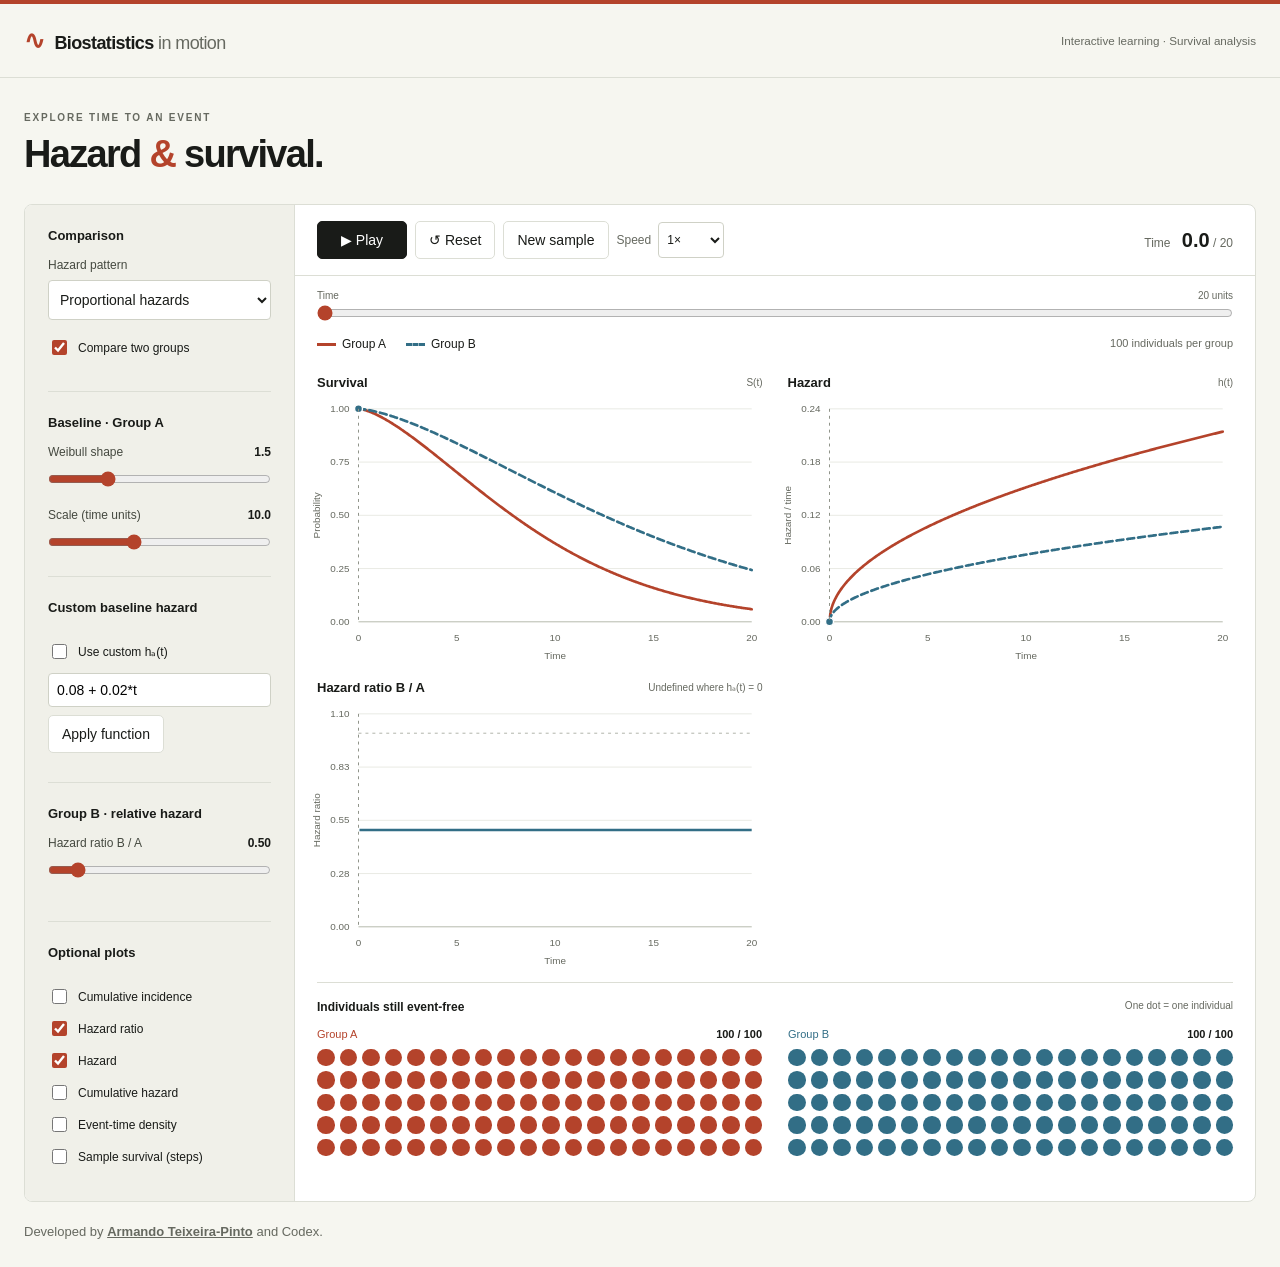
==== hazard-survival/index.html @ e004553b "Add hazard and survival simulation to catalogue" ====
<!doctype html>
<html lang="en">
<head>
<meta charset="utf-8"><meta name="viewport" content="width=device-width, initial-scale=1">
<title>Hazard & survival · Biostatistics in motion</title>
<style>
:root{--paper:#f6f6f0;--ink:#191b18;--muted:#666960;--line:#dcded5;--accent:#b4432b;--blue:#326e86;--white:#fff;--soft:#edeae1}
*{box-sizing:border-box}body{margin:0;background:var(--paper);color:var(--ink);font-family:Arial,Helvetica,sans-serif;font-size:14px;border-top:4px solid var(--accent)}button,input,select{font:inherit}button,select{cursor:pointer}button{border:1px solid var(--line);background:var(--white);color:var(--ink);border-radius:5px;padding:10px 13px}button:hover{border-color:var(--ink)}button:focus-visible,input:focus-visible,select:focus-visible{outline:3px solid #326e8680;outline-offset:3px}header{border-bottom:1px solid var(--line);padding:22px max(24px,calc((100vw - 1320px)/2));display:flex;align-items:center;justify-content:space-between;gap:16px}.brand{font-size:18px;letter-spacing:-.6px}.brand span{font-weight:400;color:var(--muted)}.brand b{color:var(--accent);margin-right:10px;font-size:25px}header small{color:var(--muted)}main{max-width:1368px;margin:0 auto;padding:34px 24px 28px}.eyebrow{text-transform:uppercase;letter-spacing:1.8px;font-size:10px;font-weight:bold;color:var(--muted)}h1{font-size:38px;letter-spacing:-1.7px;margin:10px 0 28px;font-weight:600}h1 span{color:var(--accent)}.workspace{display:grid;grid-template-columns:270px minmax(0,1fr);border:1px solid var(--line);border-radius:8px;overflow:hidden;background:var(--white)}aside{background:#f0f0e9;padding:23px;border-right:1px solid var(--line)}fieldset{margin:0 0 23px;padding:0 0 22px;border:0;border-bottom:1px solid var(--line)}fieldset:last-child{border:0;margin:0;padding:0}legend{font-weight:700;padding:0;margin-bottom:15px;font-size:13px}.field{margin:0 0 17px}.field:last-child{margin-bottom:0}.field>label{display:flex;justify-content:space-between;margin-bottom:8px;font-size:12px;color:#454940;gap:8px}output{font-variant-numeric:tabular-nums;color:var(--ink);font-weight:700}select{width:100%;padding:10px 7px;border:1px solid #cfd1c6;border-radius:4px;background:#fff;color:var(--ink)}input[type=range]{width:100%;margin:4px 0;accent-color:var(--accent);cursor:pointer}input[type=checkbox]{accent-color:var(--accent);width:15px;height:15px;flex-shrink:0}.check{display:flex;align-items:center;gap:8px;margin:11px 0;font-size:12px}.visuals{min-width:0}.toolbar{padding:16px 22px;border-bottom:1px solid var(--line);display:flex;align-items:center;gap:8px;flex-wrap:wrap}.primary{background:var(--ink);color:white;border-color:var(--ink);min-width:90px}.time{margin-left:auto;font-size:12px;color:var(--muted);font-variant-numeric:tabular-nums}.time strong{color:var(--ink);font-size:20px;margin-left:8px}.speed{display:flex;align-items:center;gap:7px;font-size:12px;color:var(--muted)}.speed select{width:66px;padding:9px 4px}.seek{padding:14px 22px 4px}.seek label{display:flex;justify-content:space-between;color:var(--muted);font-size:10px}.legend{display:flex;gap:20px;flex-wrap:wrap;padding:8px 22px 12px;font-size:12px}.key{display:inline-block;width:19px;border-top:3px solid var(--accent);vertical-align:middle;margin-right:6px}.key.b{border-color:var(--blue);border-top-style:dashed}.legend .sample{margin-left:auto;color:var(--muted);font-size:11px}.plots{display:grid;grid-template-columns:repeat(2,minmax(0,1fr));padding:0 12px;gap:0 5px}.plot{padding:12px 0 2px;min-width:0}.plot h2{font-size:13px;margin:0 10px 4px;display:flex;justify-content:space-between;align-items:center}.plot h2 small{font-size:10px;font-weight:400;color:var(--muted)}svg{width:100%;height:auto;display:block;overflow:visible}svg text{font-family:Arial,Helvetica,sans-serif;font-size:10px;fill:var(--muted)}.gridline{stroke:#e9eae4;stroke-width:1}.axis{stroke:#bfc3b9;stroke-width:1}.curve{fill:none;stroke-width:2.7;stroke-linejoin:round;stroke-linecap:round}.cursor{stroke:#8f9389;stroke-dasharray:3 4;stroke-width:1}.populations{margin:8px 22px 20px;border-top:1px solid var(--line);padding-top:17px}.populations h2{font-size:12px;margin:0 0 14px;display:flex;justify-content:space-between}.populations h2 span{font-weight:400;color:var(--muted);font-size:10px}.cohorts{display:grid;grid-template-columns:1fr 1fr;gap:26px}.cohort-top{display:flex;justify-content:space-between;font-size:11px;margin-bottom:9px}.cohort-top strong{font-variant-numeric:tabular-nums}.dots{display:grid;grid-template-columns:repeat(20,1fr);gap:5px}.dot{aspect-ratio:1;border-radius:50%;background:var(--accent);transition:background .15s,opacity .15s}.dots.b .dot{background:var(--blue)}.dot.event,.dots.b .dot.event{background:#e0e2dc;opacity:.55}.snapshot{display:grid;grid-template-columns:repeat(3,1fr);gap:0;border-top:1px solid var(--line);background:#fafaf6}.stat{padding:16px 20px;border-right:1px solid var(--line)}.stat:last-child{border:0}.stat label{font-size:10px;display:block;color:var(--muted);margin-bottom:6px}.stat strong{font-size:19px;font-variant-numeric:tabular-nums;font-weight:500}.a-text{color:var(--accent)}.b-text{color:var(--blue)}[hidden]{display:none!important}.solo .plot:first-child{grid-column:1/-1;max-width:800px;width:100%;justify-self:center}@media(max-width:1000px){.workspace{grid-template-columns:235px minmax(0,1fr)}aside{padding:18px}.plots{grid-template-columns:1fr}.plot{max-width:650px;width:100%;margin:auto}.toolbar{padding:12px}.time{margin-left:0}.legend .sample{margin-left:0}.dots{gap:3px}.stat{padding:12px}}@media(max-width:650px){header{padding:15px 18px}header small{display:none}main{padding:24px 12px}h1{font-size:32px;margin-bottom:21px}.workspace{display:flex;flex-direction:column}aside{border-right:0;border-bottom:1px solid var(--line);display:grid;grid-template-columns:1fr 1fr;gap:18px}fieldset{margin:0;padding-bottom:14px}fieldset:first-child{grid-column:1/-1}fieldset:last-child{grid-column:1/-1;display:flex;gap:12px;flex-wrap:wrap}fieldset:last-child legend{float:left;width:100%;margin-bottom:0}.cohorts{gap:14px}.dots{grid-template-columns:repeat(10,1fr);gap:4px}.snapshot .stat{padding:12px 10px}.stat strong{font-size:16px}.populations{margin:8px 16px 20px}}@media(prefers-reduced-motion:reduce){.dot{transition:none}}
</style>
</head>
<body>
<header><div class="brand"><b aria-hidden="true">∿</b><strong>Biostatistics</strong> <span>in motion</span></div><small>Interactive learning · Survival analysis</small></header>
<main><div class="eyebrow">Explore time to an event</div><h1>Hazard <span>&</span> survival.</h1>
<div class="workspace">
<aside aria-label="Simulation settings">
<fieldset><legend>Comparison</legend><div class="field"><label for="scenario">Hazard pattern</label><select id="scenario"><option value="ph">Proportional hazards</option><option value="delayed">Non-proportional · delayed effect</option><option value="crossing">Non-proportional · crossing hazards</option><option value="custom">Non-proportional · custom</option></select></div><label class="check"><input id="two" type="checkbox" checked> Compare two groups</label></fieldset>
<fieldset><legend>Baseline · Group A</legend><div class="field"><label for="shape">Weibull shape <output id="shapeVal"></output></label><input id="shape" type="range" min="1" max="3" step="0.1" value="1.5"></div><div class="field"><label for="scale">Scale (time units) <output id="scaleVal"></output></label><input id="scale" type="range" min="4" max="20" step="0.5" value="10"></div></fieldset>
<fieldset><legend>Custom baseline hazard</legend><label class="check"><input id="customBaseline" type="checkbox"> Use custom hₐ(t)</label><div class="field"><input id="customExpression" type="text" value="0.08 + 0.02*t" aria-label="Custom baseline hazard function" style="width:100%;padding:8px;border:1px solid #cfd1c6;border-radius:4px"><button id="applyCustom" type="button" style="margin-top:8px">Apply function</button><div id="customError" role="alert" style="color:#a02921;margin-top:7px"></div></div></fieldset><fieldset id="bSettings"><legend>Group B · relative hazard</legend><div class="field"><label for="hr1"><span id="hr1Label">Hazard ratio B / A</span><output id="hr1Val"></output></label><input id="hr1" type="range" min="0.2" max="3" step="0.05" value="0.5"></div><div id="changing" hidden><div class="field"><label for="hr2">Hazard ratio after change <output id="hr2Val"></output></label><input id="hr2" type="range" min="0.2" max="3" step="0.05" value="1.8"></div><div class="field"><label for="change">Change time <output id="changeVal"></output></label><input id="change" type="range" min="1" max="18" step="0.5" value="6"></div></div></fieldset>
<fieldset><legend>Optional plots</legend><label class="check"><input id="showIncidence" type="checkbox"> Cumulative incidence</label><label class="check"><input id="showRatio" type="checkbox" checked> Hazard ratio</label><label class="check"><input id="showHazard" type="checkbox" checked> Hazard</label><label class="check"><input id="showCum" type="checkbox"> Cumulative hazard</label><label class="check"><input id="showDensity" type="checkbox"> Event-time density</label><label class="check"><input id="showKM" type="checkbox"> Sample survival (steps)</label></fieldset>
</aside>
<section class="visuals" aria-label="Interactive simulation">
<div class="toolbar"><button id="play" class="primary">▶ Play</button><button id="reset">↺ Reset</button><button id="resample">New sample</button><label class="speed" for="speed">Speed <select id="speed"><option value="0.5">0.5×</option><option value="1" selected>1×</option><option value="2">2×</option><option value="4">4×</option></select></label><div class="time">Time <strong id="clock">0.0</strong><span> / 20</span></div></div>
<div class="seek"><label for="timeline"><span>Time</span><span>20 units</span></label><input id="timeline" type="range" min="0" max="20" step="0.02" value="0" aria-label="Simulation time"></div>
<div class="legend"><span><i class="key"></i>Group A</span><span id="bLegend"><i class="key b"></i>Group B</span><span class="sample">100 individuals per group</span></div>
<div class="plots" id="plots">
<section class="plot" id="survivalPanel"><h2>Survival <small>S(t)</small></h2><svg id="survival" viewBox="0 0 470 275" role="img" aria-label="Survival probability by time"></svg></section>
<section class="plot" id="hazardPanel"><h2>Hazard <small>h(t)</small></h2><svg id="hazard" viewBox="0 0 470 275" role="img" aria-label="Instantaneous hazard by time"></svg></section>
<section class="plot" id="incidencePanel" hidden><h2>Cumulative incidence <small>1 − S(t)</small></h2><svg id="incidence" viewBox="0 0 470 275" role="img" aria-label="Cumulative incidence by time"></svg></section>
<section class="plot" id="ratioPanel"><h2>Hazard ratio B / A <small>Undefined where hₐ(t) = 0</small></h2><svg id="ratioPlot" viewBox="0 0 470 275" role="img" aria-label="Hazard ratio by time"></svg></section>
<section class="plot" id="cumPanel" hidden><h2>Cumulative hazard <small>H(t)</small></h2><svg id="cum" viewBox="0 0 470 275" role="img" aria-label="Cumulative hazard by time"></svg></section>
<section class="plot" id="densityPanel" hidden><h2>Event-time density <small>f(t)</small></h2><svg id="density" viewBox="0 0 470 275" role="img" aria-label="Event-time probability density by time"></svg></section>
</div>
<div class="populations"><h2>Individuals still event-free <span>One dot = one individual</span></h2><div class="cohorts"><div><div class="cohort-top"><span class="a-text">Group A</span><strong id="countA"></strong></div><div id="dotsA" class="dots" aria-label="Group A individuals"></div></div><div id="cohortB"><div class="cohort-top"><span class="b-text">Group B</span><strong id="countB"></strong></div><div id="dotsB" class="dots b" aria-label="Group B individuals"></div></div></div></div>
</section></div><p style="margin:22px 0 0;color:var(--muted);font-size:13px">Developed by <a style="color:inherit;font-weight:bold" href="https://profiles.sydney.edu.au/armando.teixeira-pinto">Armando Teixeira-Pinto</a> and Codex.</p></main>
<noscript>This simulation needs JavaScript enabled in your browser.</noscript>
<script>
'use strict';
// Self-contained model: H_A(t)=(t/scale)^shape. Group B multiplies the
// baseline hazard by a constant or a piecewise-constant hazard ratio.
// Event times use inverse cumulative hazard sampling. No external assets.
const $=id=>document.getElementById(id), T=20, N=100, colors=['#b4432b','#326e86'];
let p={},time=0,running=false,lastFrame=null,animationId=null,seed=12783,uniforms=[[],[]],events=[[],[]];
let customFn=null, customGrid=[];
function parseFunction(expr){const tokens=expr.match(/(?:\d*\.\d+|\d+\.?\d*)(?:e[+-]?\d+)?|[a-zA-Z]+|[()+*/^,\-]/g);if(!tokens||tokens.join('')!==expr.replace(/\s/g,''))throw Error('Invalid expression.');const funcs=['exp','log','sqrt','abs','sin','cos','min','max'];for(const tok of tokens)if(/^[a-zA-Z]/.test(tok)&&tok!=='t'&&!funcs.includes(tok))throw Error('Unknown name: '+tok);const js=tokens.map(x=>funcs.includes(x)?'Math.'+x:x==='^'?'**':x).join('');try{return new Function('t','"use strict";return ('+js+');')}catch(e){throw Error('Check the function syntax.')}}
function updateCustom(){try{const fn=parseFunction($('customExpression').value), grid=[], n=4000,dt=T/n;let H=0,prev=0;for(let i=0;i<=n;i++){let v=fn(i*dt);if(typeof v!=='number'||!Number.isFinite(v)||v<0)throw Error('Hazard must be finite and non-negative across the displayed time range.');if(i)H+=(prev+v)*dt/2;grid.push(H);prev=v}customFn=fn;customGrid=grid;$('customError').textContent='';return true}catch(e){$('customError').textContent=e.message;return false}}
function baseH(t){if(!p.custom)return Math.pow(t/p.scale,p.shape);const j=Math.max(0,Math.min(4000,t/T*4000)),i=Math.min(3999,Math.floor(j));return customGrid[i]+(j-i)*(customGrid[i+1]-customGrid[i])}
function baseh(t){return p.custom?customFn(t):p.shape/p.scale*Math.pow(t/p.scale,p.shape-1)}
function ratio(t){return p.mode==='ph'||t<p.change?p.hr1:p.hr2}
function H(t,g){if(!g)return baseH(t);const c=p.mode==='ph'?t:Math.min(t,p.change);return p.hr1*baseH(c)+(t>c?p.hr2*(baseH(t)-baseH(c)):0)}
function h(t,g){return baseh(t)*(g?ratio(t):1)}
function S(t,g){return Math.exp(-H(t,g))}
function eventTime(u,g){const z=-Math.log(u);if(p.custom){if(H(T,g)<z)return Infinity;let l=0,r=T;for(let i=0;i<42;i++){let m=(l+r)/2;if(H(m,g)<z)l=m;else r=m}return (l+r)/2}let target=z;if(g){const at=p.hr1*baseH(p.change);target=p.mode==='ph'||z<=at?z/p.hr1:baseH(p.change)+(z-at)/p.hr2}return p.scale*Math.pow(target,1/p.shape)}
function random(){seed=(1664525*seed+1013904223)>>>0;return (seed+.5)/4294967296}
function sample(){uniforms=Array.from({length:2},()=>Array.from({length:N},random));calculateEvents()}
function calculateEvents(){events=uniforms.map((us,g)=>us.map(u=>eventTime(u,g)))}
function settings(){p={shape:+$('shape').value,scale:+$('scale').value,hr1:+$('hr1').value,hr2:+$('hr2').value,change:+$('change').value,mode:$('scenario').value,two:$('two').checked,custom:$('customBaseline').checked};for(const id of ['shape','scale','hr1','hr2','change'])$(id+'Val').textContent=p[id].toFixed(id.startsWith('hr')?2:1);$('changing').hidden=p.mode==='ph';$('hr1Label').textContent=p.mode==='ph'?'Hazard ratio B / A':'Hazard ratio before change';$('bSettings').hidden=!p.two;for(const id of ['bLegend','cohortB'])$(id).hidden=!p.two;for(const [id,check] of [['hazardPanel','showHazard'],['cumPanel','showCum'],['densityPanel','showDensity'],['incidencePanel','showIncidence']])$(id).hidden=!$(check).checked;$('ratioPanel').hidden=!p.two||!$('showRatio').checked;$('plots').classList.toggle('solo',!$('showHazard').checked&&!$('showCum').checked&&!$('showDensity').checked&&!$('showIncidence').checked&&$('ratioPanel').hidden);calculateEvents();render()}
function makeDots(){for(const group of ['A','B']){$('dots'+group).innerHTML=Array.from({length:N},()=>'<span class="dot"></span>').join('')}}
function el(tag,attrs,content=''){return '<'+tag+' '+Object.entries(attrs).map(([k,v])=>k+'="'+v+'"').join(' ')+'>'+content+'</'+tag+'>'}
function graph(id,fn,ymax,ylabel){const x0=52,y0=15,w=397,hh=215,X=t=>x0+w*t/T,Y=y=>y0+hh-hh*y/ymax;let out='';for(let i=0;i<=4;i++){const v=ymax*i/4,y=Y(v);out+=el('line',{x1:x0,y1:y,x2:x0+w,y2:y,class:'gridline'})+el('text',{x:x0-9,y:y+3,'text-anchor':'end'},ymax===1?v.toFixed(2):v.toFixed(ymax<1?2:1))}for(let t=0;t<=20;t+=5){out+=el('text',{x:X(t),y:y0+hh+19,'text-anchor':'middle'},t)}out+=el('line',{x1:x0,y1:y0+hh,x2:x0+w,y2:y0+hh,class:'axis'})+el('text',{x:x0+w/2,y:268,'text-anchor':'middle'},'Time')+el('text',{x:13,y:y0+hh/2,transform:'rotate(-90 13 '+(y0+hh/2)+')','text-anchor':'middle'},ylabel);
if(p.two&&p.mode!=='ph'){out+=el('line',{x1:X(p.change),y1:y0,x2:X(p.change),y2:y0+hh,stroke:'#c7cbbf','stroke-dasharray':'2 4'})}
for(let g=0;g<(p.two?2:1);g++){const points=Array.from({length:401},(_,i)=>T*i/400);if(g&&p.mode!=='ph'){points.push(p.change-1e-7,p.change);points.sort((a,b)=>a-b)}const d=points.map((t,i)=>(i?'L':'M')+X(t).toFixed(2)+','+Y(fn(t,g)).toFixed(2)).join(' ');out+=el('path',{d,stroke:colors[g],class:'curve',...(g?{'stroke-dasharray':'7 4'}:{})});if(id==='survival'&&$('showKM').checked){let d='M'+X(0)+','+Y(1),surv=1;const es=events[g].filter(t=>t<=time).sort((a,b)=>a-b);for(const t of es){d+='H'+X(t)+'V'+Y(surv-=1/N)}d+='H'+X(time);out+=el('path',{d,fill:'none',stroke:colors[g],'stroke-width':1.3,opacity:.65})}out+=el('circle',{cx:X(time),cy:Y(fn(time,g)),r:4,fill:colors[g],stroke:'white','stroke-width':1.4})}
out+=el('line',{x1:X(time),y1:y0,x2:X(time),y2:y0+hh,class:'cursor'});$(id).innerHTML=out}
function render(){ $('clock').textContent=time.toFixed(1);$('timeline').value=time;graph('survival',S,1,'Probability');const gs=p.two?[0,1]:[0],ts=Array.from({length:401},(_,i)=>i/20);if(p.mode!=='ph')ts.push(p.change-1e-7,p.change);const max=fn=>Math.max(.01,...gs.flatMap(g=>ts.map(t=>fn(t,g))))*1.12;if($('showHazard').checked)graph('hazard',h,max(h),'Hazard / time');if($('showCum').checked)graph('cum',H,max(H),'Cumulative hazard');if($('showIncidence').checked)graph('incidence',(t,g)=>1-S(t,g),1,'Probability');if(p.two&&$('showRatio').checked)graphRatio();if($('showDensity').checked){const f=(t,g)=>h(t,g)*S(t,g);graph('density',f,max(f),'Density / time')}for(let g=0;g<2;g++){const suffix=g?'B':'A';let remaining=0;Array.from($('dots'+suffix).children).forEach((dot,i)=>{const gone=events[g][i]<=time;dot.classList.toggle('event',gone);if(!gone)remaining++});$('count'+suffix).textContent=remaining+' / '+N;$('dots'+suffix).setAttribute('aria-label','Group '+suffix+': '+remaining+' of '+N+' still event-free')}}
function graphRatio(){const x0=52,y0=15,w=397,hh=215,X=t=>x0+w*t/T, ymax=Math.max(1.1,p.hr1*1.15,(p.mode==='ph'?p.hr1:p.hr2)*1.15),Y=y=>y0+hh-hh*y/ymax;let out='';for(let i=0;i<=4;i++){const v=ymax*i/4,y=Y(v);out+=el('line',{x1:x0,y1:y,x2:x0+w,y2:y,class:'gridline'})+el('text',{x:x0-9,y:y+3,'text-anchor':'end'},v.toFixed(2))}for(let t=0;t<=T;t+=5)out+=el('text',{x:X(t),y:y0+hh+19,'text-anchor':'middle'},t);out+=el('line',{x1:x0,y1:y0+hh,x2:x0+w,y2:y0+hh,class:'axis'})+el('text',{x:x0+w/2,y:268,'text-anchor':'middle'},'Time')+el('text',{x:13,y:y0+hh/2,transform:'rotate(-90 13 '+(y0+hh/2)+')','text-anchor':'middle'},'Hazard ratio');out+=el('line',{x1:x0,y1:Y(1),x2:x0+w,y2:Y(1),stroke:'#b1b4aa','stroke-dasharray':'3 4'});const pts=Array.from({length:401},(_,i)=>T*i/400);if(p.mode!=='ph')pts.push(p.change-1e-7,p.change);pts.sort((a,b)=>a-b);let d='',on=false;for(const t of pts){if(baseh(t)<=0){on=false;continue}d+=(on?'L':'M')+X(t).toFixed(2)+','+Y(ratio(t)).toFixed(2)+' ';on=true}out+=el('path',{d,fill:'none',stroke:colors[1],'stroke-width':2.7});out+=el('line',{x1:X(time),y1:y0,x2:X(time),y2:y0+hh,class:'cursor'});if(baseh(time)>0)out+=el('circle',{cx:X(time),cy:Y(ratio(time)),r:4,fill:colors[1],stroke:'white','stroke-width':1.4});$('ratioPlot').innerHTML=out}
function setRunning(value){if(animationId!==null){cancelAnimationFrame(animationId);animationId=null}running=value;lastFrame=null;$('play').textContent=running?'Ⅱ Pause':'▶ Play';$('play').setAttribute('aria-label',running?'Pause animation':'Play animation');if(running)animationId=requestAnimationFrame(frame)}
function frame(now){if(!running)return;if(lastFrame!==null)time=Math.min(T,time+Math.min((now-lastFrame)/1000,.1)*+$('speed').value);lastFrame=now;render();if(time>=T)setRunning(false);else animationId=requestAnimationFrame(frame)}
$('play').addEventListener('click',()=>{if(time>=T)time=0;setRunning(!running)});$('reset').addEventListener('click',()=>{setRunning(false);time=0;render()});$('resample').addEventListener('click',()=>{sample();time=0;render()});$('timeline').addEventListener('input',()=>{setRunning(false);time=+$('timeline').value;render()});
for(const id of ['shape','scale','hr1','hr2','change','two','showHazard','showCum','showDensity','showKM','showIncidence','showRatio'])$(id).addEventListener('input',()=>{if(['hr1','hr2','change'].includes(id)&&$('scenario').value!=='ph')$('scenario').value='custom';settings()});
$('applyCustom').addEventListener('click',()=>{if(updateCustom()){ $('customBaseline').checked=true;settings() }});$('customBaseline').addEventListener('change',()=>{if($('customBaseline').checked&&!updateCustom())$('customBaseline').checked=false;settings()});$('scenario').addEventListener('change',()=>{const mode=$('scenario').value;if(mode==='ph'){$('hr1').value=.5}else if(mode==='delayed'){$('hr1').value=1;$('hr2').value=.35;$('change').value=6}else if(mode==='crossing'){$('hr1').value=.4;$('hr2').value=2;$('change').value=6}time=0;setRunning(false);settings()});
makeDots();p={shape:1.5,scale:10,hr1:.5,hr2:1.8,change:6,mode:'ph',two:true};sample();settings();
</script>
</body></html>
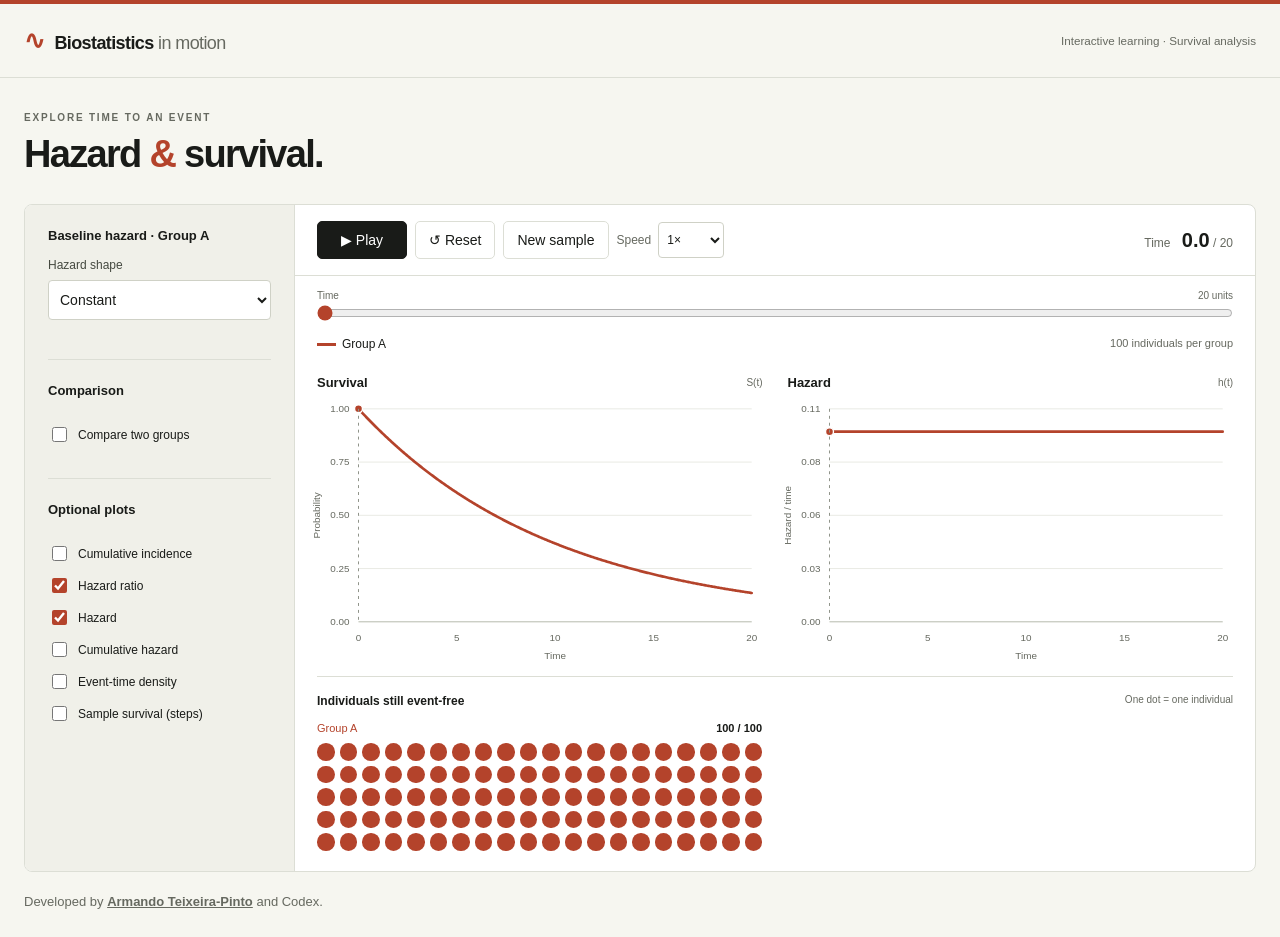
==== commit 7d508ce4: "Improve baseline hazard controls and default to one group" ====
--- a/hazard-survival/index.html
+++ b/hazard-survival/index.html
@@ -13,9 +13,8 @@
 <main><div class="eyebrow">Explore time to an event</div><h1>Hazard <span>&</span> survival.</h1>
 <div class="workspace">
 <aside aria-label="Simulation settings">
-<fieldset><legend>Comparison</legend><div class="field"><label for="scenario">Hazard pattern</label><select id="scenario"><option value="ph">Proportional hazards</option><option value="delayed">Non-proportional · delayed effect</option><option value="crossing">Non-proportional · crossing hazards</option><option value="custom">Non-proportional · custom</option></select></div><label class="check"><input id="two" type="checkbox" checked> Compare two groups</label></fieldset>
-<fieldset><legend>Baseline · Group A</legend><div class="field"><label for="shape">Weibull shape <output id="shapeVal"></output></label><input id="shape" type="range" min="1" max="3" step="0.1" value="1.5"></div><div class="field"><label for="scale">Scale (time units) <output id="scaleVal"></output></label><input id="scale" type="range" min="4" max="20" step="0.5" value="10"></div></fieldset>
-<fieldset><legend>Custom baseline hazard</legend><label class="check"><input id="customBaseline" type="checkbox"> Use custom hₐ(t)</label><div class="field"><input id="customExpression" type="text" value="0.08 + 0.02*t" aria-label="Custom baseline hazard function" style="width:100%;padding:8px;border:1px solid #cfd1c6;border-radius:4px"><button id="applyCustom" type="button" style="margin-top:8px">Apply function</button><div id="customError" role="alert" style="color:#a02921;margin-top:7px"></div></div></fieldset><fieldset id="bSettings"><legend>Group B · relative hazard</legend><div class="field"><label for="hr1"><span id="hr1Label">Hazard ratio B / A</span><output id="hr1Val"></output></label><input id="hr1" type="range" min="0.2" max="3" step="0.05" value="0.5"></div><div id="changing" hidden><div class="field"><label for="hr2">Hazard ratio after change <output id="hr2Val"></output></label><input id="hr2" type="range" min="0.2" max="3" step="0.05" value="1.8"></div><div class="field"><label for="change">Change time <output id="changeVal"></output></label><input id="change" type="range" min="1" max="18" step="0.5" value="6"></div></div></fieldset>
+<fieldset><legend>Baseline hazard · Group A</legend><div class="field"><label for="baseline">Hazard shape</label><select id="baseline"><option value="constant">Constant</option><option value="increasing">Increasing</option><option value="decreasing">Decreasing</option><option value="peak">Peak</option><option value="weibull">Weibull (adjustable)</option><option value="custom">Custom formula</option></select></div><div id="weibullSettings" hidden><div class="field"><label for="shape">Weibull shape <output id="shapeVal"></output></label><input id="shape" type="range" min="1" max="3" step="0.1" value="1.5"></div><div class="field"><label for="scale">Scale (time units) <output id="scaleVal"></output></label><input id="scale" type="range" min="4" max="20" step="0.5" value="10"></div></div><div id="customSettings" hidden><div class="field"><label for="customExpression">Hazard function hₐ(t)</label><input id="customExpression" type="text" value="0.08 + 0.02*t" style="width:100%;padding:8px;border:1px solid #cfd1c6;border-radius:4px"><button id="applyCustom" type="button" style="margin-top:8px">Apply function</button><div id="customError" role="alert" style="color:#a02921;margin-top:7px"></div></div></div></fieldset>
+<fieldset><legend>Comparison</legend><label class="check"><input id="two" type="checkbox"> Compare two groups</label><div class="field" id="scenarioSettings" hidden><label for="scenario">Hazard pattern</label><select id="scenario"><option value="ph">Proportional hazards</option><option value="delayed">Non-proportional · delayed effect</option><option value="crossing">Non-proportional · crossing hazards</option><option value="custom">Non-proportional · custom</option></select></div></fieldset><fieldset id="bSettings"><legend>Group B · relative hazard</legend><div class="field"><label for="hr1"><span id="hr1Label">Hazard ratio B / A</span><output id="hr1Val"></output></label><input id="hr1" type="range" min="0.2" max="3" step="0.05" value="0.5"></div><div id="changing" hidden><div class="field"><label for="hr2">Hazard ratio after change <output id="hr2Val"></output></label><input id="hr2" type="range" min="0.2" max="3" step="0.05" value="1.8"></div><div class="field"><label for="change">Change time <output id="changeVal"></output></label><input id="change" type="range" min="1" max="18" step="0.5" value="6"></div></div></fieldset>
 <fieldset><legend>Optional plots</legend><label class="check"><input id="showIncidence" type="checkbox"> Cumulative incidence</label><label class="check"><input id="showRatio" type="checkbox" checked> Hazard ratio</label><label class="check"><input id="showHazard" type="checkbox" checked> Hazard</label><label class="check"><input id="showCum" type="checkbox"> Cumulative hazard</label><label class="check"><input id="showDensity" type="checkbox"> Event-time density</label><label class="check"><input id="showKM" type="checkbox"> Sample survival (steps)</label></fieldset>
 </aside>
 <section class="visuals" aria-label="Interactive simulation">
@@ -42,7 +41,8 @@
 let p={},time=0,running=false,lastFrame=null,animationId=null,seed=12783,uniforms=[[],[]],events=[[],[]];
 let customFn=null, customGrid=[];
 function parseFunction(expr){const tokens=expr.match(/(?:\d*\.\d+|\d+\.?\d*)(?:e[+-]?\d+)?|[a-zA-Z]+|[()+*/^,\-]/g);if(!tokens||tokens.join('')!==expr.replace(/\s/g,''))throw Error('Invalid expression.');const funcs=['exp','log','sqrt','abs','sin','cos','min','max'];for(const tok of tokens)if(/^[a-zA-Z]/.test(tok)&&tok!=='t'&&!funcs.includes(tok))throw Error('Unknown name: '+tok);const js=tokens.map(x=>funcs.includes(x)?'Math.'+x:x==='^'?'**':x).join('');try{return new Function('t','"use strict";return ('+js+');')}catch(e){throw Error('Check the function syntax.')}}
-function updateCustom(){try{const fn=parseFunction($('customExpression').value), grid=[], n=4000,dt=T/n;let H=0,prev=0;for(let i=0;i<=n;i++){let v=fn(i*dt);if(typeof v!=='number'||!Number.isFinite(v)||v<0)throw Error('Hazard must be finite and non-negative across the displayed time range.');if(i)H+=(prev+v)*dt/2;grid.push(H);prev=v}customFn=fn;customGrid=grid;$('customError').textContent='';return true}catch(e){$('customError').textContent=e.message;return false}}
+const baselinePresets={constant:'0.1',increasing:'0.03 + 0.012*t',decreasing:'0.2*exp(-t/8) + 0.02',peak:'0.02 + 0.3*(t/5)*exp(1-t/5)'};
+function updateCustom(expr=$('customExpression').value){try{const fn=parseFunction(expr), grid=[], n=4000,dt=T/n;let H=0,prev=0;for(let i=0;i<=n;i++){let v=fn(i*dt);if(typeof v!=='number'||!Number.isFinite(v)||v<0)throw Error('Hazard must be finite and non-negative across the displayed time range.');if(i)H+=(prev+v)*dt/2;grid.push(H);prev=v}customFn=fn;customGrid=grid;$('customError').textContent='';return true}catch(e){$('customError').textContent=e.message;return false}}
 function baseH(t){if(!p.custom)return Math.pow(t/p.scale,p.shape);const j=Math.max(0,Math.min(4000,t/T*4000)),i=Math.min(3999,Math.floor(j));return customGrid[i]+(j-i)*(customGrid[i+1]-customGrid[i])}
 function baseh(t){return p.custom?customFn(t):p.shape/p.scale*Math.pow(t/p.scale,p.shape-1)}
 function ratio(t){return p.mode==='ph'||t<p.change?p.hr1:p.hr2}
@@ -53,7 +53,7 @@
 function random(){seed=(1664525*seed+1013904223)>>>0;return (seed+.5)/4294967296}
 function sample(){uniforms=Array.from({length:2},()=>Array.from({length:N},random));calculateEvents()}
 function calculateEvents(){events=uniforms.map((us,g)=>us.map(u=>eventTime(u,g)))}
-function settings(){p={shape:+$('shape').value,scale:+$('scale').value,hr1:+$('hr1').value,hr2:+$('hr2').value,change:+$('change').value,mode:$('scenario').value,two:$('two').checked,custom:$('customBaseline').checked};for(const id of ['shape','scale','hr1','hr2','change'])$(id+'Val').textContent=p[id].toFixed(id.startsWith('hr')?2:1);$('changing').hidden=p.mode==='ph';$('hr1Label').textContent=p.mode==='ph'?'Hazard ratio B / A':'Hazard ratio before change';$('bSettings').hidden=!p.two;for(const id of ['bLegend','cohortB'])$(id).hidden=!p.two;for(const [id,check] of [['hazardPanel','showHazard'],['cumPanel','showCum'],['densityPanel','showDensity'],['incidencePanel','showIncidence']])$(id).hidden=!$(check).checked;$('ratioPanel').hidden=!p.two||!$('showRatio').checked;$('plots').classList.toggle('solo',!$('showHazard').checked&&!$('showCum').checked&&!$('showDensity').checked&&!$('showIncidence').checked&&$('ratioPanel').hidden);calculateEvents();render()}
+function settings(){p={shape:+$('shape').value,scale:+$('scale').value,hr1:+$('hr1').value,hr2:+$('hr2').value,change:+$('change').value,mode:$('scenario').value,two:$('two').checked,custom:$('baseline').value!=='weibull'};for(const id of ['shape','scale','hr1','hr2','change'])$(id+'Val').textContent=p[id].toFixed(id.startsWith('hr')?2:1);$('changing').hidden=p.mode==='ph';$('hr1Label').textContent=p.mode==='ph'?'Hazard ratio B / A':'Hazard ratio before change';$('bSettings').hidden=!p.two;$('scenarioSettings').hidden=!p.two;$('weibullSettings').hidden=$('baseline').value!=='weibull';$('customSettings').hidden=$('baseline').value!=='custom';for(const id of ['bLegend','cohortB'])$(id).hidden=!p.two;for(const [id,check] of [['hazardPanel','showHazard'],['cumPanel','showCum'],['densityPanel','showDensity'],['incidencePanel','showIncidence']])$(id).hidden=!$(check).checked;$('ratioPanel').hidden=!p.two||!$('showRatio').checked;$('plots').classList.toggle('solo',!$('showHazard').checked&&!$('showCum').checked&&!$('showDensity').checked&&!$('showIncidence').checked&&$('ratioPanel').hidden);calculateEvents();render()}
 function makeDots(){for(const group of ['A','B']){$('dots'+group).innerHTML=Array.from({length:N},()=>'<span class="dot"></span>').join('')}}
 function el(tag,attrs,content=''){return '<'+tag+' '+Object.entries(attrs).map(([k,v])=>k+'="'+v+'"').join(' ')+'>'+content+'</'+tag+'>'}
 function graph(id,fn,ymax,ylabel){const x0=52,y0=15,w=397,hh=215,X=t=>x0+w*t/T,Y=y=>y0+hh-hh*y/ymax;let out='';for(let i=0;i<=4;i++){const v=ymax*i/4,y=Y(v);out+=el('line',{x1:x0,y1:y,x2:x0+w,y2:y,class:'gridline'})+el('text',{x:x0-9,y:y+3,'text-anchor':'end'},ymax===1?v.toFixed(2):v.toFixed(ymax<1?2:1))}for(let t=0;t<=20;t+=5){out+=el('text',{x:X(t),y:y0+hh+19,'text-anchor':'middle'},t)}out+=el('line',{x1:x0,y1:y0+hh,x2:x0+w,y2:y0+hh,class:'axis'})+el('text',{x:x0+w/2,y:268,'text-anchor':'middle'},'Time')+el('text',{x:13,y:y0+hh/2,transform:'rotate(-90 13 '+(y0+hh/2)+')','text-anchor':'middle'},ylabel);
@@ -66,7 +66,9 @@
 function frame(now){if(!running)return;if(lastFrame!==null)time=Math.min(T,time+Math.min((now-lastFrame)/1000,.1)*+$('speed').value);lastFrame=now;render();if(time>=T)setRunning(false);else animationId=requestAnimationFrame(frame)}
 $('play').addEventListener('click',()=>{if(time>=T)time=0;setRunning(!running)});$('reset').addEventListener('click',()=>{setRunning(false);time=0;render()});$('resample').addEventListener('click',()=>{sample();time=0;render()});$('timeline').addEventListener('input',()=>{setRunning(false);time=+$('timeline').value;render()});
 for(const id of ['shape','scale','hr1','hr2','change','two','showHazard','showCum','showDensity','showKM','showIncidence','showRatio'])$(id).addEventListener('input',()=>{if(['hr1','hr2','change'].includes(id)&&$('scenario').value!=='ph')$('scenario').value='custom';settings()});
-$('applyCustom').addEventListener('click',()=>{if(updateCustom()){ $('customBaseline').checked=true;settings() }});$('customBaseline').addEventListener('change',()=>{if($('customBaseline').checked&&!updateCustom())$('customBaseline').checked=false;settings()});$('scenario').addEventListener('change',()=>{const mode=$('scenario').value;if(mode==='ph'){$('hr1').value=.5}else if(mode==='delayed'){$('hr1').value=1;$('hr2').value=.35;$('change').value=6}else if(mode==='crossing'){$('hr1').value=.4;$('hr2').value=2;$('change').value=6}time=0;setRunning(false);settings()});
-makeDots();p={shape:1.5,scale:10,hr1:.5,hr2:1.8,change:6,mode:'ph',two:true};sample();settings();
+let activeBaseline='constant';
+$('applyCustom').addEventListener('click',()=>{if(updateCustom())settings()});
+$('baseline').addEventListener('change',()=>{const choice=$('baseline').value;if(choice!=='weibull'&&!updateCustom(choice==='custom'?$('customExpression').value:baselinePresets[choice])){$('baseline').value=activeBaseline;return}activeBaseline=choice;settings()});$('scenario').addEventListener('change',()=>{const mode=$('scenario').value;if(mode==='ph'){$('hr1').value=.5}else if(mode==='delayed'){$('hr1').value=1;$('hr2').value=.35;$('change').value=6}else if(mode==='crossing'){$('hr1').value=.4;$('hr2').value=2;$('change').value=6}time=0;setRunning(false);settings()});
+makeDots();updateCustom(baselinePresets.constant);p={shape:1.5,scale:10,hr1:.5,hr2:1.8,change:6,mode:'ph',two:false,custom:true};sample();settings();
 </script>
 </body></html>
